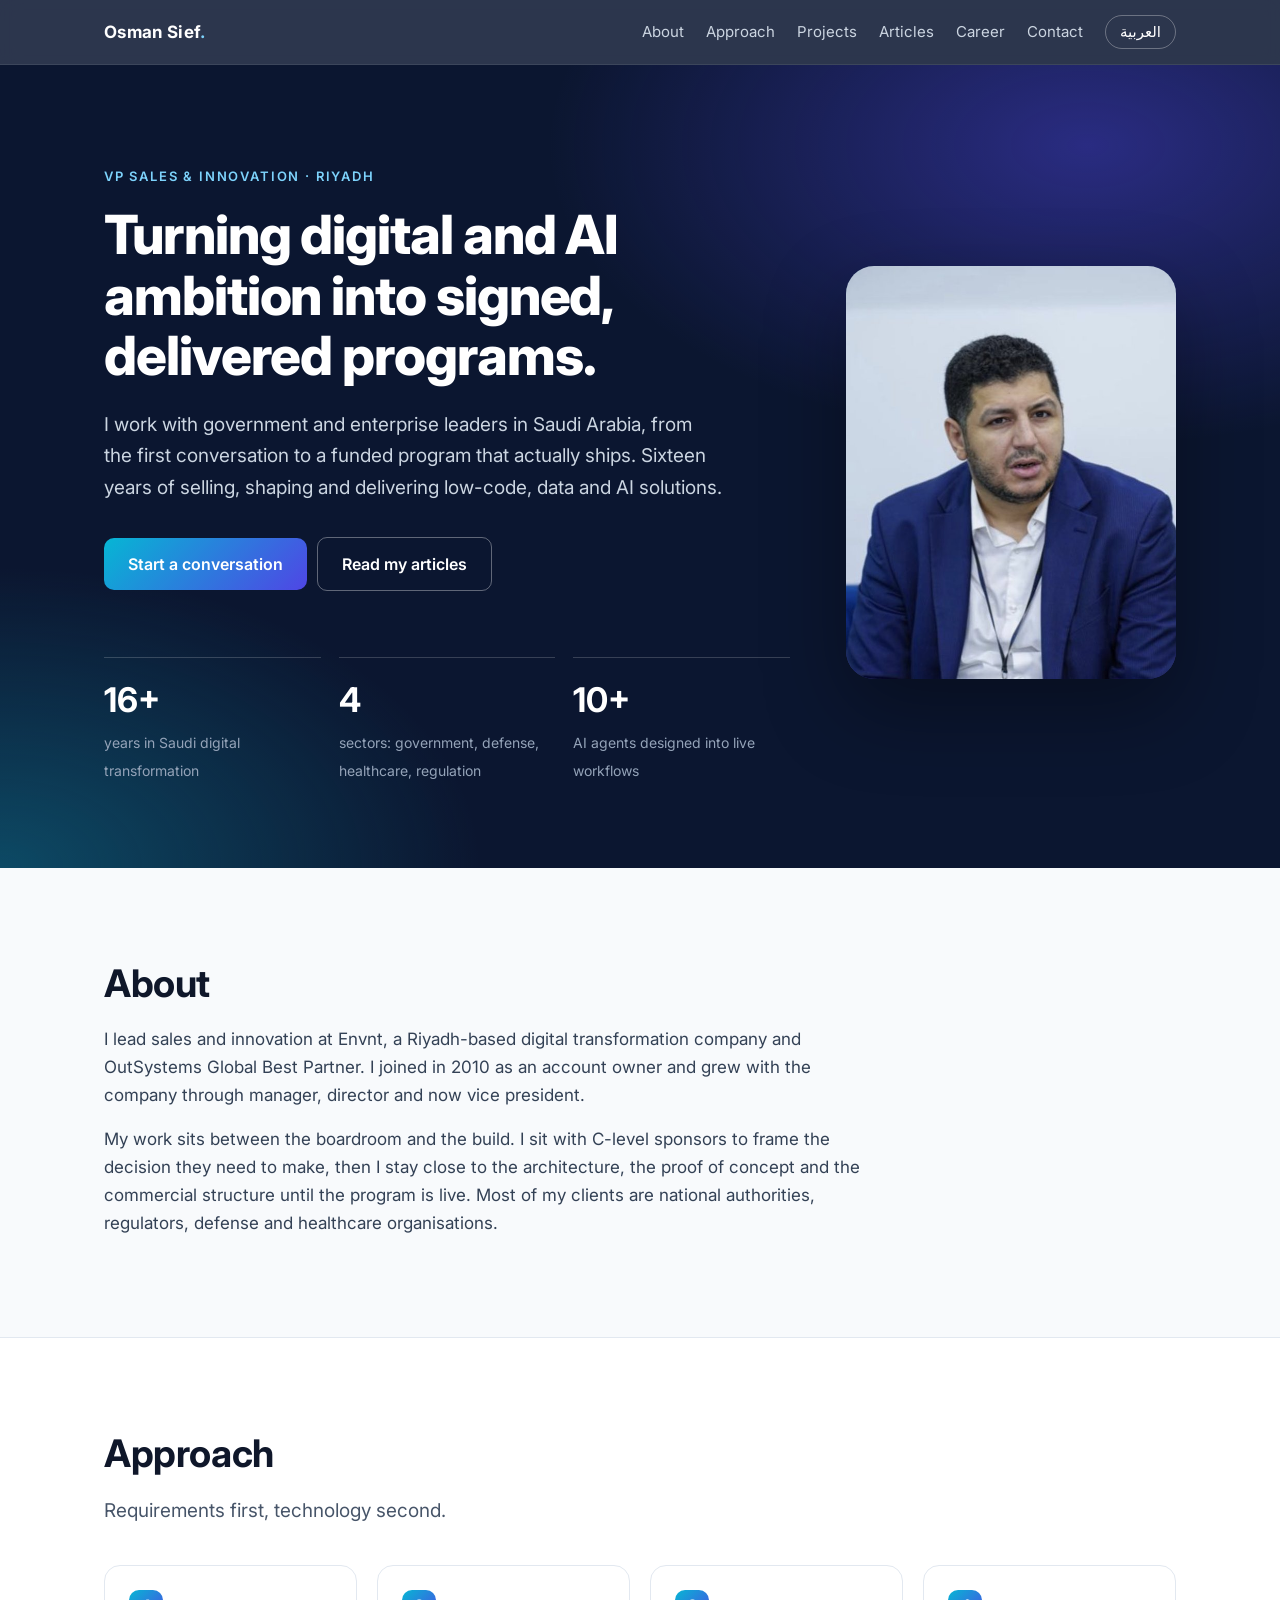
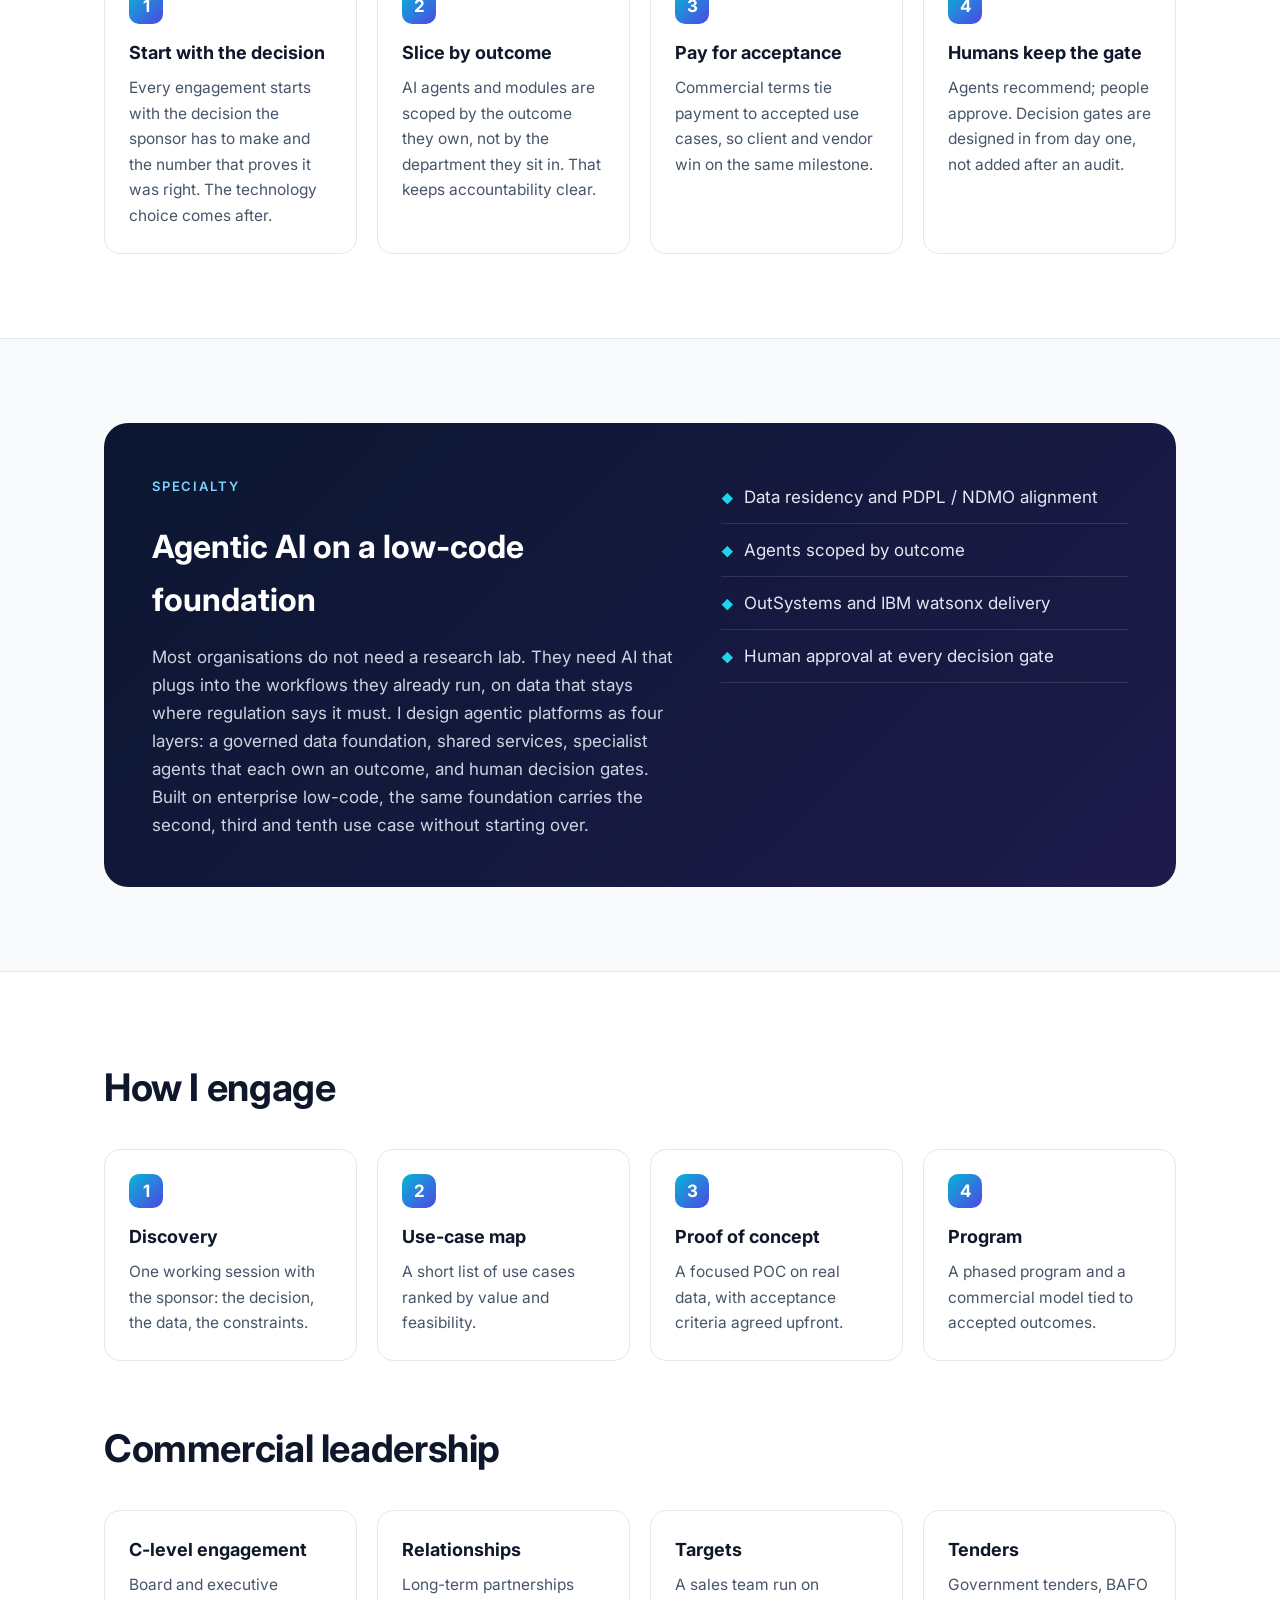
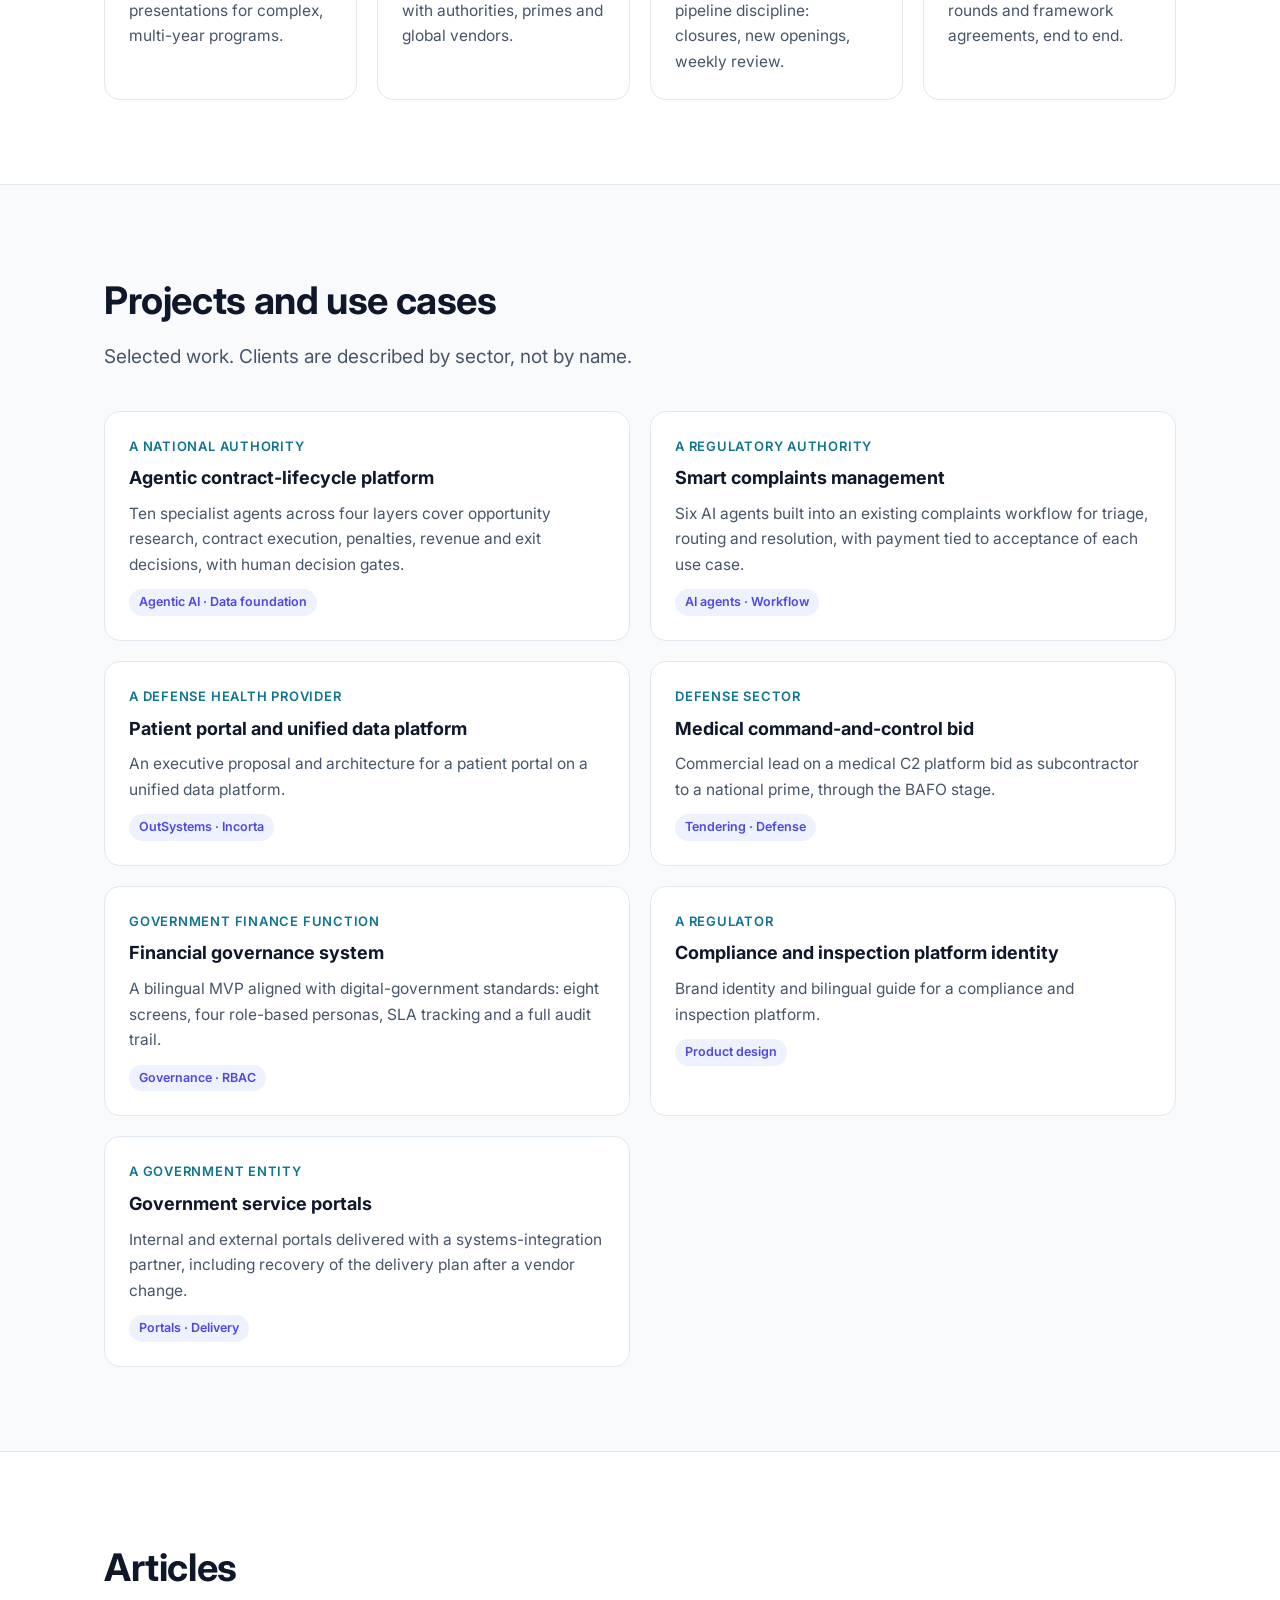
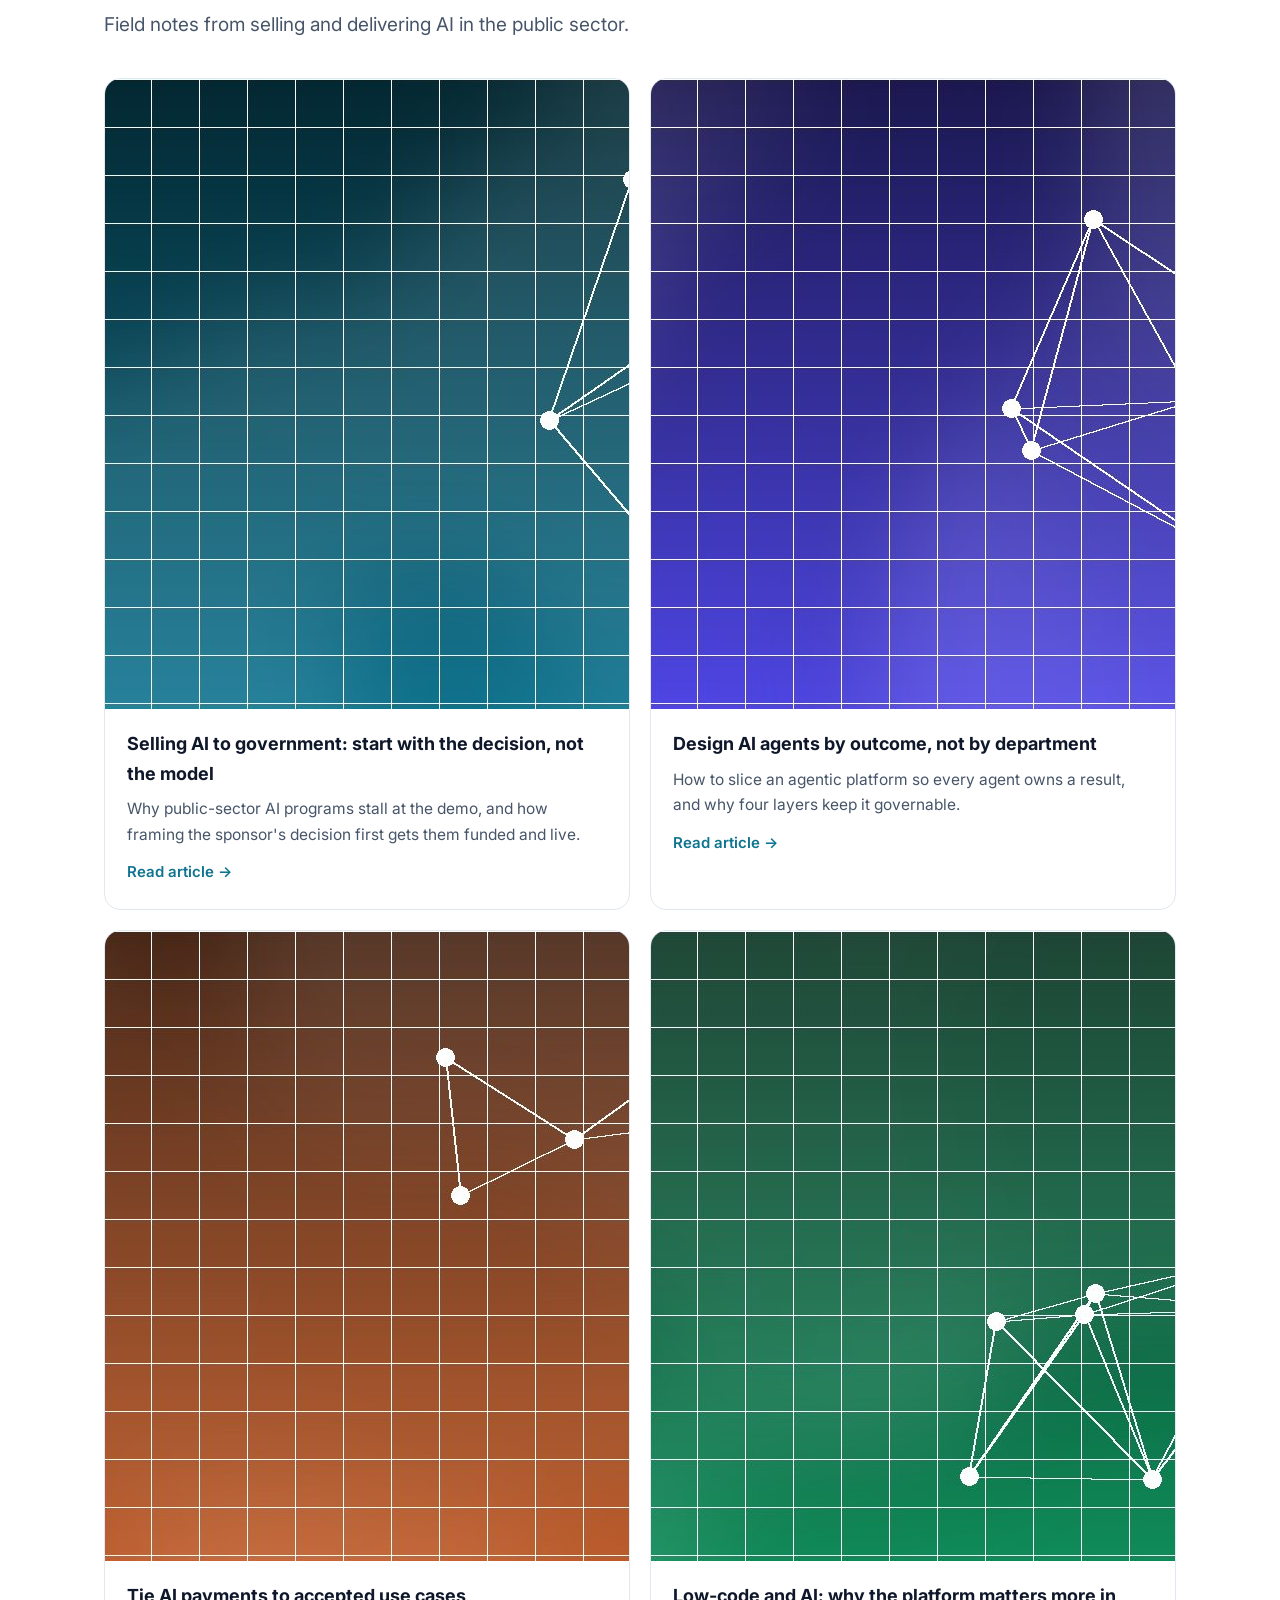
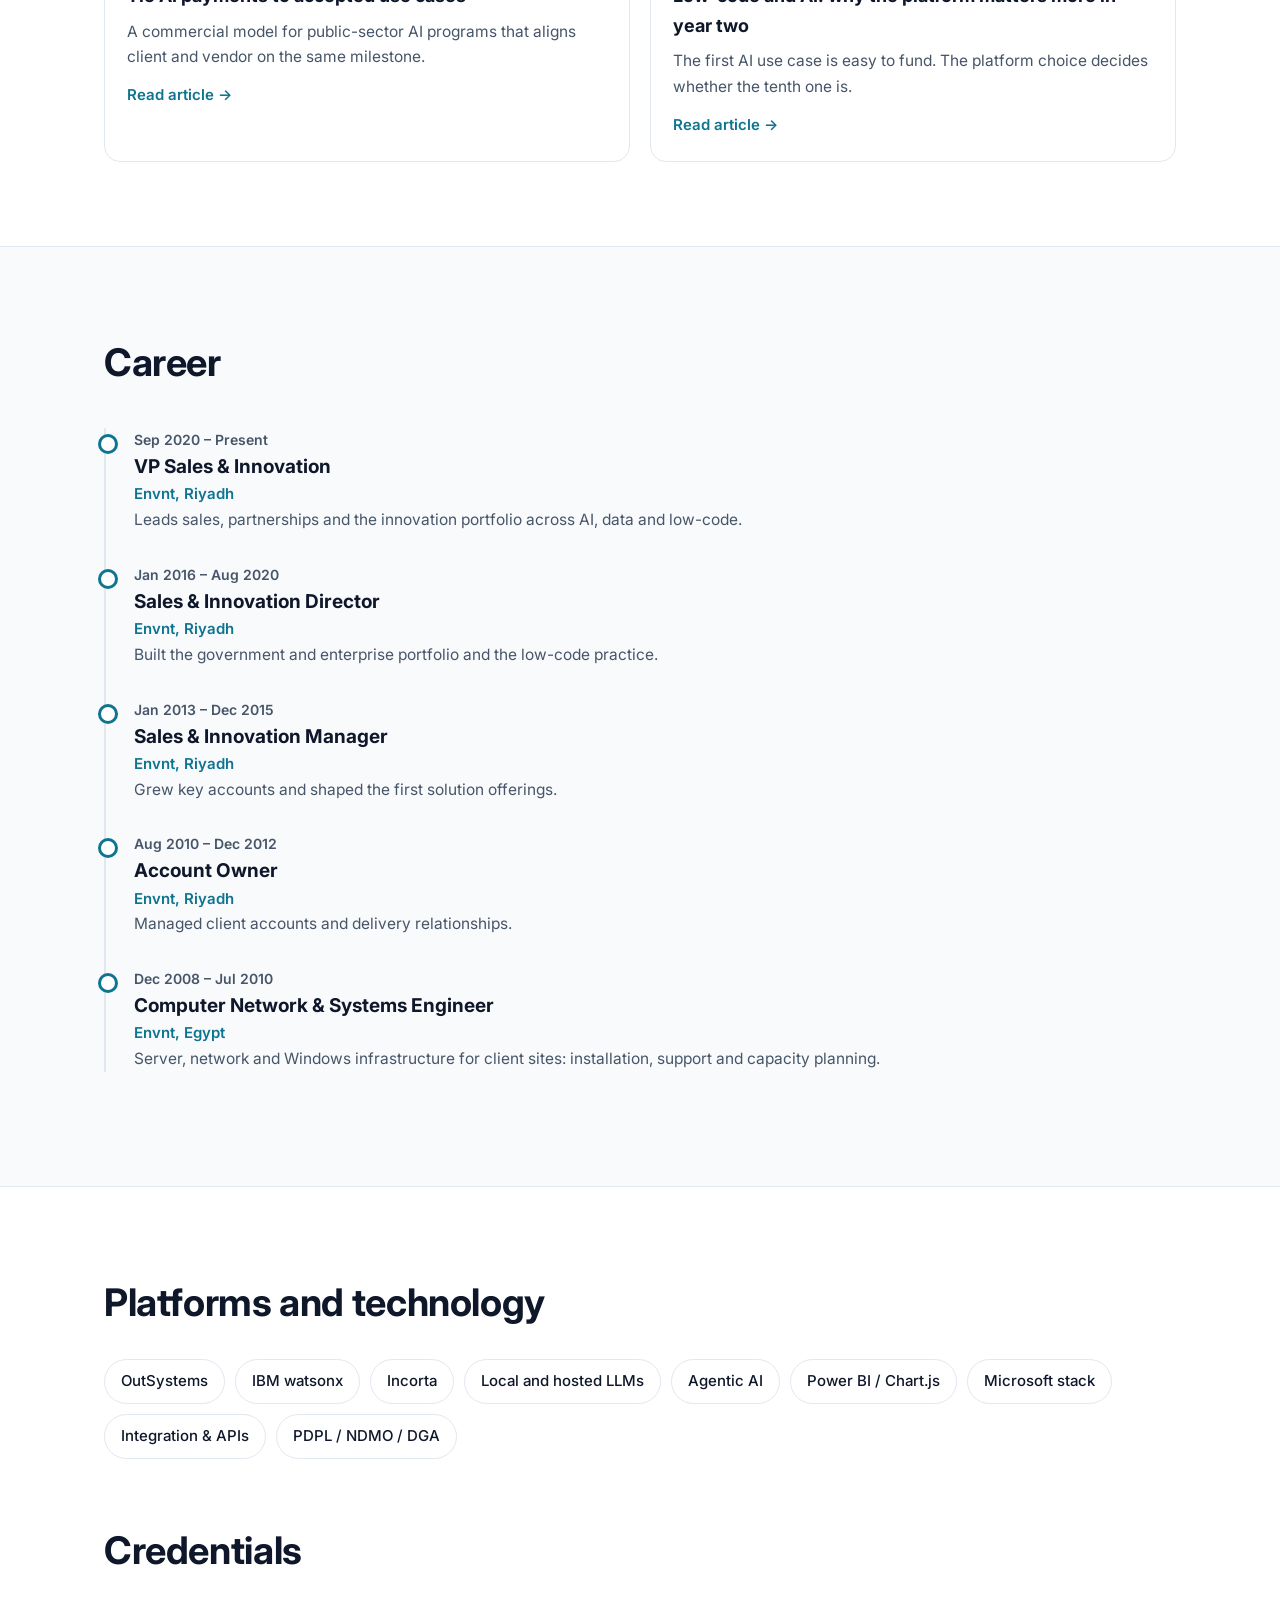
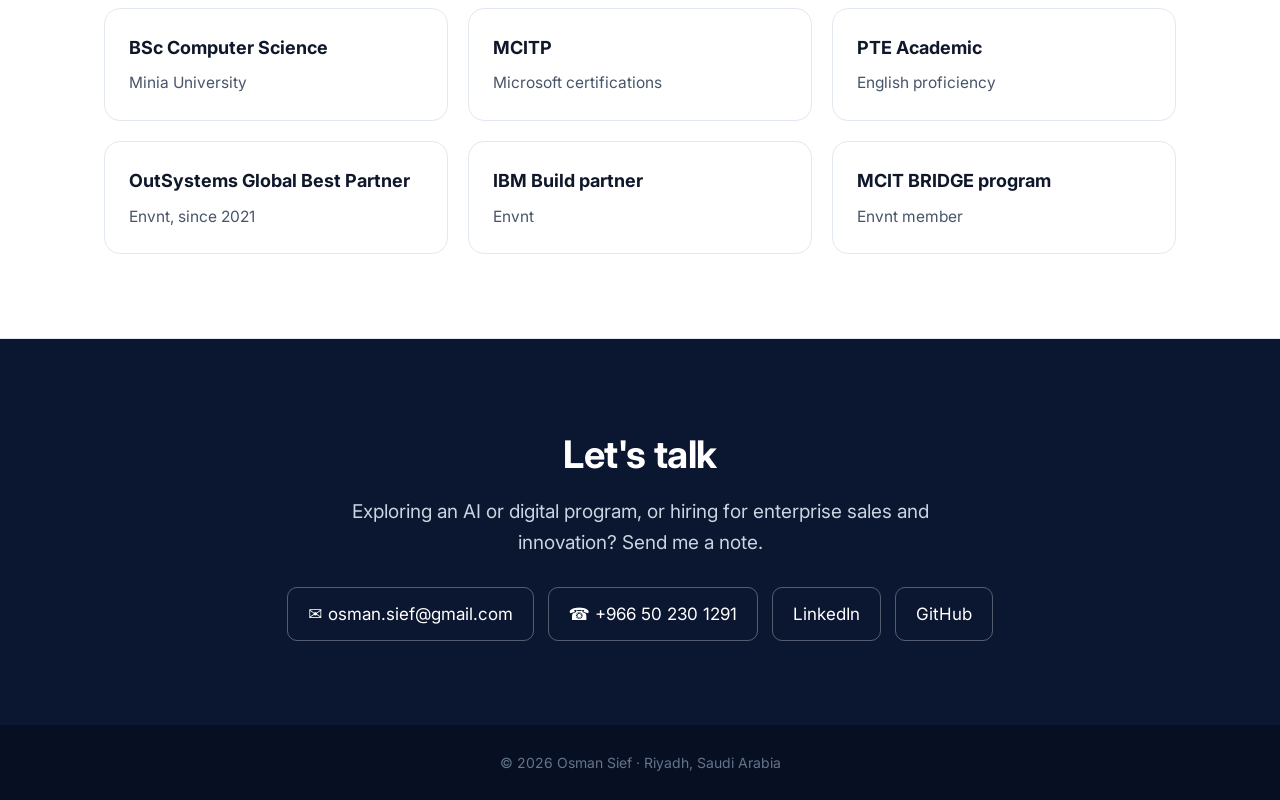
==== index.html @ a71f606d "Add files via upload" ====
<!DOCTYPE html>
<html lang="en" dir="ltr">
<head>
<meta charset="utf-8"><meta name="viewport" content="width=device-width,initial-scale=1">
<title>Osman Sief | VP Sales &amp; Innovation, Enterprise AI and Digital Transformation, Riyadh</title>
<meta name="description" content="Osman Sief helps Saudi government and enterprise leaders turn digital and AI ambitions into signed, delivered programs. 16 years at Envnt, Riyadh.">
<link rel="canonical" href="https://osmansief.github.io/">
<link rel="alternate" hreflang="en" href="https://osmansief.github.io/">
<link rel="alternate" hreflang="ar" href="https://osmansief.github.io/ar.html">
<link rel="alternate" hreflang="x-default" href="https://osmansief.github.io/">
<meta property="og:type" content="website"><meta property="og:title" content="Osman Sief | VP Sales &amp; Innovation, Enterprise AI and Digital Transformation, Riyadh"><meta property="og:description" content="Osman Sief helps Saudi government and enterprise leaders turn digital and AI ambitions into signed, delivered programs. 16 years at Envnt, Riyadh.">
<meta property="og:url" content="https://osmansief.github.io/"><meta property="og:image" content="https://osmansief.github.io/og-home.jpg"><meta property="og:locale" content="en_US">
<meta name="twitter:card" content="summary_large_image"><meta name="twitter:title" content="Osman Sief | VP Sales &amp; Innovation, Enterprise AI and Digital Transformation, Riyadh"><meta name="twitter:description" content="Osman Sief helps Saudi government and enterprise leaders turn digital and AI ambitions into signed, delivered programs. 16 years at Envnt, Riyadh."><meta name="twitter:image" content="https://osmansief.github.io/og-home.jpg">
<link rel="preconnect" href="https://fonts.googleapis.com"><link rel="preconnect" href="https://fonts.gstatic.com" crossorigin><link href="https://fonts.googleapis.com/css2?family=Inter:wght@400;500;600;700;800&family=IBM+Plex+Sans+Arabic:wght@400;500;600;700&display=swap" rel="stylesheet"><link rel="stylesheet" href="style.css">
<script type="application/ld+json">{"@context": "https://schema.org", "@graph": [{"@type": "Person", "@id": "https://osmansief.github.io/#person", "name": "Osman Sief", "alternateName": "عثمان سيف", "jobTitle": "VP Sales & Innovation", "url": "https://osmansief.github.io/", "image": "https://osmansief.github.io/img/photo.jpg", "worksFor": {"@id": "https://osmansief.github.io/#envnt"}, "address": {"@type": "PostalAddress", "addressLocality": "Riyadh", "addressCountry": "SA"}, "alumniOf": {"@type": "CollegeOrUniversity", "name": "Minia University"}, "knowsLanguage": ["en", "ar"], "knowsAbout": ["Enterprise AI", "Agentic AI", "Digital transformation", "Low-code", "OutSystems", "Enterprise sales", "Government technology"], "sameAs": ["https://www.linkedin.com/in/osman-sief-aa2a98130/", "https://github.com/osmansief"]}, {"@type": "Organization", "@id": "https://osmansief.github.io/#envnt", "name": "Envnt", "address": {"@type": "PostalAddress", "addressLocality": "Riyadh", "addressCountry": "SA"}}, {"@type": "WebSite", "url": "https://osmansief.github.io/", "name": "Osman Sief", "inLanguage": ["en", "ar"]}]}</script>
</head>
<body>
<header class="top"><div class="wrap"><a class="brand" href="./">Osman Sief<span>.</span></a>
<nav class="links"><a href="./#about">About</a><a href="./#approach">Approach</a><a href="./#projects">Projects</a><a href="./#articles">Articles</a><a href="./#career">Career</a><a href="./#contact">Contact</a><a class="lang" href="ar.html" hreflang="ar">العربية</a></nav></div></header>
<section class="hero"><div class="wrap"><div>
<span class="eyebrow">VP Sales &amp; Innovation · Riyadh</span><h1>Turning digital and AI ambition into signed, delivered programs.</h1><p class="sub">I work with government and enterprise leaders in Saudi Arabia, from the first conversation to a funded program that actually ships. Sixteen years of selling, shaping and delivering low-code, data and AI solutions.</p>
<a class="btn pri" href="#contact">Start a conversation</a><a class="btn sec" href="#articles">Read my articles</a>
<div class="stats"><div class="stat"><b>16+</b><span>years in Saudi digital transformation</span></div><div class="stat"><b>4</b><span>sectors: government, defense, healthcare, regulation</span></div><div class="stat"><b>10+</b><span>AI agents designed into live workflows</span></div></div></div>
<div class="portrait"><img src="img/photo.jpg" alt="Osman Sief" width="640" height="800"></div>
</div></section>
<section id="about" class="about"><div class="wrap"><h2 class="sec">About</h2><p>I lead sales and innovation at Envnt, a Riyadh-based digital transformation company and OutSystems Global Best Partner. I joined in 2010 as an account owner and grew with the company through manager, director and now vice president.</p><p>My work sits between the boardroom and the build. I sit with C-level sponsors to frame the decision they need to make, then I stay close to the architecture, the proof of concept and the commercial structure until the program is live. Most of my clients are national authorities, regulators, defense and healthcare organisations.</p></div></section>
<section id="approach" class="alt"><div class="wrap"><h2 class="sec">Approach</h2><p class="lead">Requirements first, technology second.</p><div class="grid g4"><div class="card"><div class="num">1</div><h3>Start with the decision</h3><p>Every engagement starts with the decision the sponsor has to make and the number that proves it was right. The technology choice comes after.</p></div><div class="card"><div class="num">2</div><h3>Slice by outcome</h3><p>AI agents and modules are scoped by the outcome they own, not by the department they sit in. That keeps accountability clear.</p></div><div class="card"><div class="num">3</div><h3>Pay for acceptance</h3><p>Commercial terms tie payment to accepted use cases, so client and vendor win on the same milestone.</p></div><div class="card"><div class="num">4</div><h3>Humans keep the gate</h3><p>Agents recommend; people approve. Decision gates are designed in from day one, not added after an audit.</p></div></div></div></section>
<section><div class="wrap"><div class="spec"><div><span class="eyebrow">Specialty</span><h2>Agentic AI on a low-code foundation</h2><p>Most organisations do not need a research lab. They need AI that plugs into the workflows they already run, on data that stays where regulation says it must. I design agentic platforms as four layers: a governed data foundation, shared services, specialist agents that each own an outcome, and human decision gates. Built on enterprise low-code, the same foundation carries the second, third and tenth use case without starting over.</p></div><ul><li>Data residency and PDPL / NDMO alignment</li><li>Agents scoped by outcome</li><li>OutSystems and IBM watsonx delivery</li><li>Human approval at every decision gate</li></ul></div></div></section>
<section class="alt"><div class="wrap"><h2 class="sec">How I engage</h2><div class="grid g4" style="margin:30px 0 56px"><div class="card"><div class="num">1</div><h3>Discovery</h3><p>One working session with the sponsor: the decision, the data, the constraints.</p></div><div class="card"><div class="num">2</div><h3>Use-case map</h3><p>A short list of use cases ranked by value and feasibility.</p></div><div class="card"><div class="num">3</div><h3>Proof of concept</h3><p>A focused POC on real data, with acceptance criteria agreed upfront.</p></div><div class="card"><div class="num">4</div><h3>Program</h3><p>A phased program and a commercial model tied to accepted outcomes.</p></div></div><h2 class="sec">Commercial leadership</h2><div class="grid g4" style="margin-top:30px"><div class="card"><h3>C-level engagement</h3><p>Board and executive presentations for complex, multi-year programs.</p></div><div class="card"><h3>Relationships</h3><p>Long-term partnerships with authorities, primes and global vendors.</p></div><div class="card"><h3>Targets</h3><p>A sales team run on pipeline discipline: closures, new openings, weekly review.</p></div><div class="card"><h3>Tenders</h3><p>Government tenders, BAFO rounds and framework agreements, end to end.</p></div></div></div></section>
<section id="projects"><div class="wrap"><h2 class="sec">Projects and use cases</h2><p class="lead">Selected work. Clients are described by sector, not by name.</p><div class="grid g2"><div class="card"><div class="sector">A national authority</div><h3>Agentic contract-lifecycle platform</h3><p>Ten specialist agents across four layers cover opportunity research, contract execution, penalties, revenue and exit decisions, with human decision gates.</p><span class="tag">Agentic AI · Data foundation</span></div><div class="card"><div class="sector">A regulatory authority</div><h3>Smart complaints management</h3><p>Six AI agents built into an existing complaints workflow for triage, routing and resolution, with payment tied to acceptance of each use case.</p><span class="tag">AI agents · Workflow</span></div><div class="card"><div class="sector">A defense health provider</div><h3>Patient portal and unified data platform</h3><p>An executive proposal and architecture for a patient portal on a unified data platform.</p><span class="tag">OutSystems · Incorta</span></div><div class="card"><div class="sector">Defense sector</div><h3>Medical command-and-control bid</h3><p>Commercial lead on a medical C2 platform bid as subcontractor to a national prime, through the BAFO stage.</p><span class="tag">Tendering · Defense</span></div><div class="card"><div class="sector">Government finance function</div><h3>Financial governance system</h3><p>A bilingual MVP aligned with digital-government standards: eight screens, four role-based personas, SLA tracking and a full audit trail.</p><span class="tag">Governance · RBAC</span></div><div class="card"><div class="sector">A regulator</div><h3>Compliance and inspection platform identity</h3><p>Brand identity and bilingual guide for a compliance and inspection platform.</p><span class="tag">Product design</span></div><div class="card"><div class="sector">A government entity</div><h3>Government service portals</h3><p>Internal and external portals delivered with a systems-integration partner, including recovery of the delivery plan after a vendor change.</p><span class="tag">Portals · Delivery</span></div></div></div></section>
<section id="articles" class="alt"><div class="wrap"><h2 class="sec">Articles</h2><p class="lead">Field notes from selling and delivering AI in the public sector.</p><div class="grid g2"><div class="card art"><a href="start-with-the-decision.html"><img src="img/cover-start-with-the-decision.jpg" alt="" loading="lazy" width="1200" height="630"></a><div class="b"><h3><a href="start-with-the-decision.html" style="color:inherit">Selling AI to government: start with the decision, not the model</a></h3><p>Why public-sector AI programs stall at the demo, and how framing the sponsor&#x27;s decision first gets them funded and live.</p><p style="margin-top:12px"><a class="more" href="start-with-the-decision.html">Read article →</a></p></div></div><div class="card art"><a href="agents-by-outcome.html"><img src="img/cover-agents-by-outcome.jpg" alt="" loading="lazy" width="1200" height="630"></a><div class="b"><h3><a href="agents-by-outcome.html" style="color:inherit">Design AI agents by outcome, not by department</a></h3><p>How to slice an agentic platform so every agent owns a result, and why four layers keep it governable.</p><p style="margin-top:12px"><a class="more" href="agents-by-outcome.html">Read article →</a></p></div></div><div class="card art"><a href="pay-for-accepted-use-cases.html"><img src="img/cover-pay-for-accepted-use-cases.jpg" alt="" loading="lazy" width="1200" height="630"></a><div class="b"><h3><a href="pay-for-accepted-use-cases.html" style="color:inherit">Tie AI payments to accepted use cases</a></h3><p>A commercial model for public-sector AI programs that aligns client and vendor on the same milestone.</p><p style="margin-top:12px"><a class="more" href="pay-for-accepted-use-cases.html">Read article →</a></p></div></div><div class="card art"><a href="low-code-year-two.html"><img src="img/cover-low-code-year-two.jpg" alt="" loading="lazy" width="1200" height="630"></a><div class="b"><h3><a href="low-code-year-two.html" style="color:inherit">Low-code and AI: why the platform matters more in year two</a></h3><p>The first AI use case is easy to fund. The platform choice decides whether the tenth one is.</p><p style="margin-top:12px"><a class="more" href="low-code-year-two.html">Read article →</a></p></div></div></div></div></section>
<section id="career"><div class="wrap"><h2 class="sec">Career</h2><div class="tl" style="margin-top:34px"><div class="it"><div class="when">Sep 2020 – Present</div><h3>VP Sales &amp; Innovation</h3><div class="org">Envnt, Riyadh</div><p>Leads sales, partnerships and the innovation portfolio across AI, data and low-code.</p></div><div class="it"><div class="when">Jan 2016 – Aug 2020</div><h3>Sales &amp; Innovation Director</h3><div class="org">Envnt, Riyadh</div><p>Built the government and enterprise portfolio and the low-code practice.</p></div><div class="it"><div class="when">Jan 2013 – Dec 2015</div><h3>Sales &amp; Innovation Manager</h3><div class="org">Envnt, Riyadh</div><p>Grew key accounts and shaped the first solution offerings.</p></div><div class="it"><div class="when">Aug 2010 – Dec 2012</div><h3>Account Owner</h3><div class="org">Envnt, Riyadh</div><p>Managed client accounts and delivery relationships.</p></div><div class="it"><div class="when">Dec 2008 – Jul 2010</div><h3>Computer Network &amp; Systems Engineer</h3><div class="org">Envnt, Egypt</div><p>Server, network and Windows infrastructure for client sites: installation, support and capacity planning.</p></div></div></div></section>
<section class="alt"><div class="wrap"><h2 class="sec">Platforms and technology</h2><div class="chips" style="margin:26px 0 60px"><span class="chip">OutSystems</span><span class="chip">IBM watsonx</span><span class="chip">Incorta</span><span class="chip">Local and hosted LLMs</span><span class="chip">Agentic AI</span><span class="chip">Power BI / Chart.js</span><span class="chip">Microsoft stack</span><span class="chip">Integration &amp; APIs</span><span class="chip">PDPL / NDMO / DGA</span></div><h2 class="sec">Credentials</h2><div class="grid g3" style="margin-top:26px"><div class="card"><h3>BSc Computer Science</h3><p>Minia University</p></div><div class="card"><h3>MCITP</h3><p>Microsoft certifications</p></div><div class="card"><h3>PTE Academic</h3><p>English proficiency</p></div><div class="card"><h3>OutSystems Global Best Partner</h3><p>Envnt, since 2021</p></div><div class="card"><h3>IBM Build partner</h3><p>Envnt</p></div><div class="card"><h3>MCIT BRIDGE program</h3><p>Envnt member</p></div></div></div></section>
<section id="contact" class="contact"><div class="wrap"><h2 class="sec">Let&#x27;s talk</h2><p>Exploring an AI or digital program, or hiring for enterprise sales and innovation? Send me a note.</p><div class="clist"><a href="mailto:osman.sief@gmail.com">✉ osman.sief@gmail.com</a><a href="tel:+966502301291" dir="ltr">☎ +966 50 230 1291</a><a href="https://www.linkedin.com/in/osman-sief-aa2a98130/" rel="me">LinkedIn</a><a href="https://github.com/osmansief" rel="me">GitHub</a></div></div></section>
<footer>© 2026 Osman Sief · Riyadh, Saudi Arabia</footer></body></html>
---- style.css ----
:root{--navy:#0b1630;--ink:#0f172a;--mut:#475569;--line:#e2e8f0;--bg:#f8fafc;--acc:#0e7490;--acc2:#4f46e5;--card:#fff}
*{box-sizing:border-box;margin:0;padding:0}html{scroll-behavior:smooth}
body{font-family:Inter,system-ui,sans-serif;color:var(--ink);background:var(--bg);line-height:1.65;font-size:17px}
[dir=rtl] body,body[dir=rtl]{font-family:"IBM Plex Sans Arabic",Tahoma,sans-serif;line-height:1.85}
a{color:var(--acc);text-decoration:none}a:hover{text-decoration:underline}
.wrap{max-width:1120px;margin:0 auto;padding:0 24px}
header.top{position:sticky;top:0;z-index:20;background:rgba(11,22,48,.86);backdrop-filter:blur(10px);border-bottom:1px solid rgba(255,255,255,.08)}
header.top .wrap{display:flex;align-items:center;justify-content:space-between;height:64px}
.brand{color:#fff;font-weight:700;letter-spacing:.02em}.brand span{color:#7dd3fc}
nav.links{display:flex;gap:22px;align-items:center}nav.links a{color:#cbd5e1;font-size:15px}nav.links a:hover{color:#fff;text-decoration:none}
.lang{border:1px solid rgba(255,255,255,.3);border-radius:999px;padding:4px 14px;color:#fff!important}
.hero{background:radial-gradient(900px 500px at 85% 10%,rgba(79,70,229,.45),transparent 60%),radial-gradient(800px 500px at 0% 100%,rgba(14,116,144,.55),transparent 60%),var(--navy);color:#fff;padding:96px 0 84px}
.hero .wrap{display:grid;grid-template-columns:1.35fr .65fr;gap:56px;align-items:center}
.eyebrow{display:inline-block;font-size:13px;letter-spacing:.14em;text-transform:uppercase;color:#7dd3fc;font-weight:600;margin-bottom:18px}
[dir=rtl] .eyebrow{letter-spacing:0}
.hero h1{font-size:clamp(34px,4.6vw,54px);line-height:1.12;font-weight:800;letter-spacing:-.02em;margin-bottom:22px}
[dir=rtl] .hero h1{letter-spacing:0;line-height:1.35}
.hero p.sub{color:#cbd5e1;font-size:19px;max-width:620px;margin-bottom:34px}
.btn{display:inline-block;padding:13px 24px;border-radius:10px;font-weight:600;font-size:16px;margin:0 10px 10px 0}
[dir=rtl] .btn{margin:0 0 10px 10px}
.btn.pri{background:linear-gradient(135deg,#06b6d4,#4f46e5);color:#fff}.btn.sec{border:1px solid rgba(255,255,255,.35);color:#fff}.btn:hover{text-decoration:none;opacity:.92}
.portrait{aspect-ratio:4/5;border-radius:28px;background:linear-gradient(160deg,#1e3a5f,#312e81);display:flex;align-items:center;justify-content:center;font-size:96px;font-weight:800;color:rgba(255,255,255,.9);box-shadow:0 30px 80px rgba(0,0,0,.35);overflow:hidden;position:relative}
.portrait img{width:100%;height:100%;object-fit:cover}
.stats{display:grid;grid-template-columns:repeat(3,1fr);gap:18px;margin-top:56px}
.stat{border-top:1px solid rgba(255,255,255,.18);padding-top:14px}.stat b{font-size:34px;display:block;color:#fff}.stat span{color:#94a3b8;font-size:14px}
section{padding:84px 0}section.alt{background:#fff;border-top:1px solid var(--line);border-bottom:1px solid var(--line)}
h2.sec{font-size:clamp(28px,3vw,38px);letter-spacing:-.01em;margin-bottom:10px}.lead{color:var(--mut);font-size:19px;margin-bottom:38px;max-width:720px}
.about p{max-width:780px;margin-bottom:16px;color:#334155}
.grid{display:grid;gap:20px}.g2{grid-template-columns:repeat(2,1fr)}.g3{grid-template-columns:repeat(3,1fr)}.g4{grid-template-columns:repeat(4,1fr)}
.card{background:var(--card);border:1px solid var(--line);border-radius:16px;padding:24px;transition:.2s}.card:hover{box-shadow:0 12px 30px rgba(15,23,42,.08);transform:translateY(-2px)}
.card h3{font-size:18px;margin-bottom:8px}.card p{color:var(--mut);font-size:15.5px}
.num{width:34px;height:34px;border-radius:10px;background:linear-gradient(135deg,#06b6d4,#4f46e5);color:#fff;display:flex;align-items:center;justify-content:center;font-weight:700;margin-bottom:14px}
.spec{background:linear-gradient(135deg,#0b1630,#1e1b4b);color:#fff;border-radius:24px;padding:48px;display:grid;grid-template-columns:1.3fr 1fr;gap:40px}
.spec h2{font-size:32px;margin:6px 0 16px}.spec p{color:#cbd5e1}.spec ul{list-style:none}.spec li{padding:12px 0;border-bottom:1px solid rgba(255,255,255,.12);color:#e2e8f0}.spec li:before{content:"◆";color:#22d3ee;margin-inline-end:10px;font-size:12px}
.tag{display:inline-block;font-size:12.5px;font-weight:600;color:var(--acc2);background:#eef2ff;border-radius:999px;padding:3px 10px;margin-top:12px}
.sector{font-size:13px;color:var(--acc);font-weight:600;text-transform:uppercase;letter-spacing:.06em;margin-bottom:6px}[dir=rtl] .sector{letter-spacing:0}
.art{padding:0;overflow:hidden;display:flex;flex-direction:column}.art img{width:100%;aspect-ratio:1200/630;object-fit:cover;display:block}.art .b{padding:20px 22px 24px}.art a.more{font-weight:600;font-size:15px}
.tl{position:relative;padding-inline-start:28px;border-inline-start:2px solid var(--line)}
.tl .it{position:relative;margin-bottom:30px}.tl .it:before{content:"";position:absolute;inset-inline-start:-36px;top:6px;width:14px;height:14px;border-radius:50%;background:#fff;border:3px solid var(--acc)}
.tl .when{font-size:14px;color:var(--mut);font-weight:600}.tl h3{font-size:19px}.tl .org{color:var(--acc);font-weight:600;font-size:15px}.tl p{color:var(--mut);font-size:15.5px}
.chips{display:flex;flex-wrap:wrap;gap:10px}.chip{background:#fff;border:1px solid var(--line);border-radius:999px;padding:9px 16px;font-size:15px;font-weight:500}
.contact{background:var(--navy);color:#fff;text-align:center}.contact p{color:#cbd5e1;max-width:620px;margin:0 auto 28px;font-size:19px}
.clist{display:flex;gap:14px;justify-content:center;flex-wrap:wrap}.clist a{color:#fff;border:1px solid rgba(255,255,255,.3);border-radius:10px;padding:12px 20px}
footer{background:#070f22;color:#64748b;text-align:center;padding:26px 0;font-size:14px}
/* article */
.ahero{background:var(--navy);color:#fff;padding:64px 0 0}.ahero h1{font-size:clamp(30px,4vw,46px);line-height:1.18;max-width:860px;margin:10px 0 14px}.ahero p{color:#cbd5e1;max-width:760px;font-size:19px}
.ahero .meta{color:#94a3b8;font-size:14px;margin-top:16px}.ahero img{width:100%;border-radius:18px 18px 0 0;margin-top:40px;display:block}
article.body{max-width:760px;margin:0 auto;padding:56px 24px 40px}article.body h2{font-size:26px;margin:40px 0 12px}article.body p{margin-bottom:18px;color:#1e293b}
.dia{margin:32px 0;padding:24px;border:1px solid var(--line);border-radius:16px;background:#fff}
.flow{display:flex;align-items:stretch;gap:0;flex-wrap:wrap}.flow .s{flex:1 1 0;min-width:110px;background:linear-gradient(135deg,#ecfeff,#eef2ff);border:1px solid #c7d2fe;border-radius:12px;padding:14px 10px;text-align:center;font-weight:600;font-size:14.5px;display:flex;align-items:center;justify-content:center}
.flow .ar{display:flex;align-items:center;padding:0 6px;color:var(--acc2);font-weight:700}
.layers .l{border-radius:12px;padding:14px 18px;margin-bottom:8px;color:#fff;font-weight:600;text-align:center}
.cmp{display:grid;grid-template-columns:1fr 1fr;gap:16px}.cmp .c{border-radius:12px;padding:18px}.cmp .c h4{margin-bottom:10px}.cmp ul{padding-inline-start:20px}.cmp li{margin-bottom:6px;font-size:15px}
.cmp .bad{background:#fff7ed;border:1px solid #fed7aa}.cmp .good{background:#ecfdf5;border:1px solid #a7f3d0}
.dcap{font-size:13px;color:var(--mut);margin-top:12px;text-align:center}
.back{display:inline-block;margin:10px 0 50px;font-weight:600}
@media(max-width:900px){.hero .wrap,.spec{grid-template-columns:1fr}.portrait{max-width:300px}.g3,.g4{grid-template-columns:1fr 1fr}nav.links a:not(.lang){display:none}}
@media(max-width:600px){.g2,.g3,.g4,.cmp{grid-template-columns:1fr}.stats{grid-template-columns:1fr}.hero{padding:64px 0}section{padding:60px 0}.spec{padding:28px}.flow{flex-direction:column}.flow .ar{justify-content:center;transform:rotate(90deg)}}
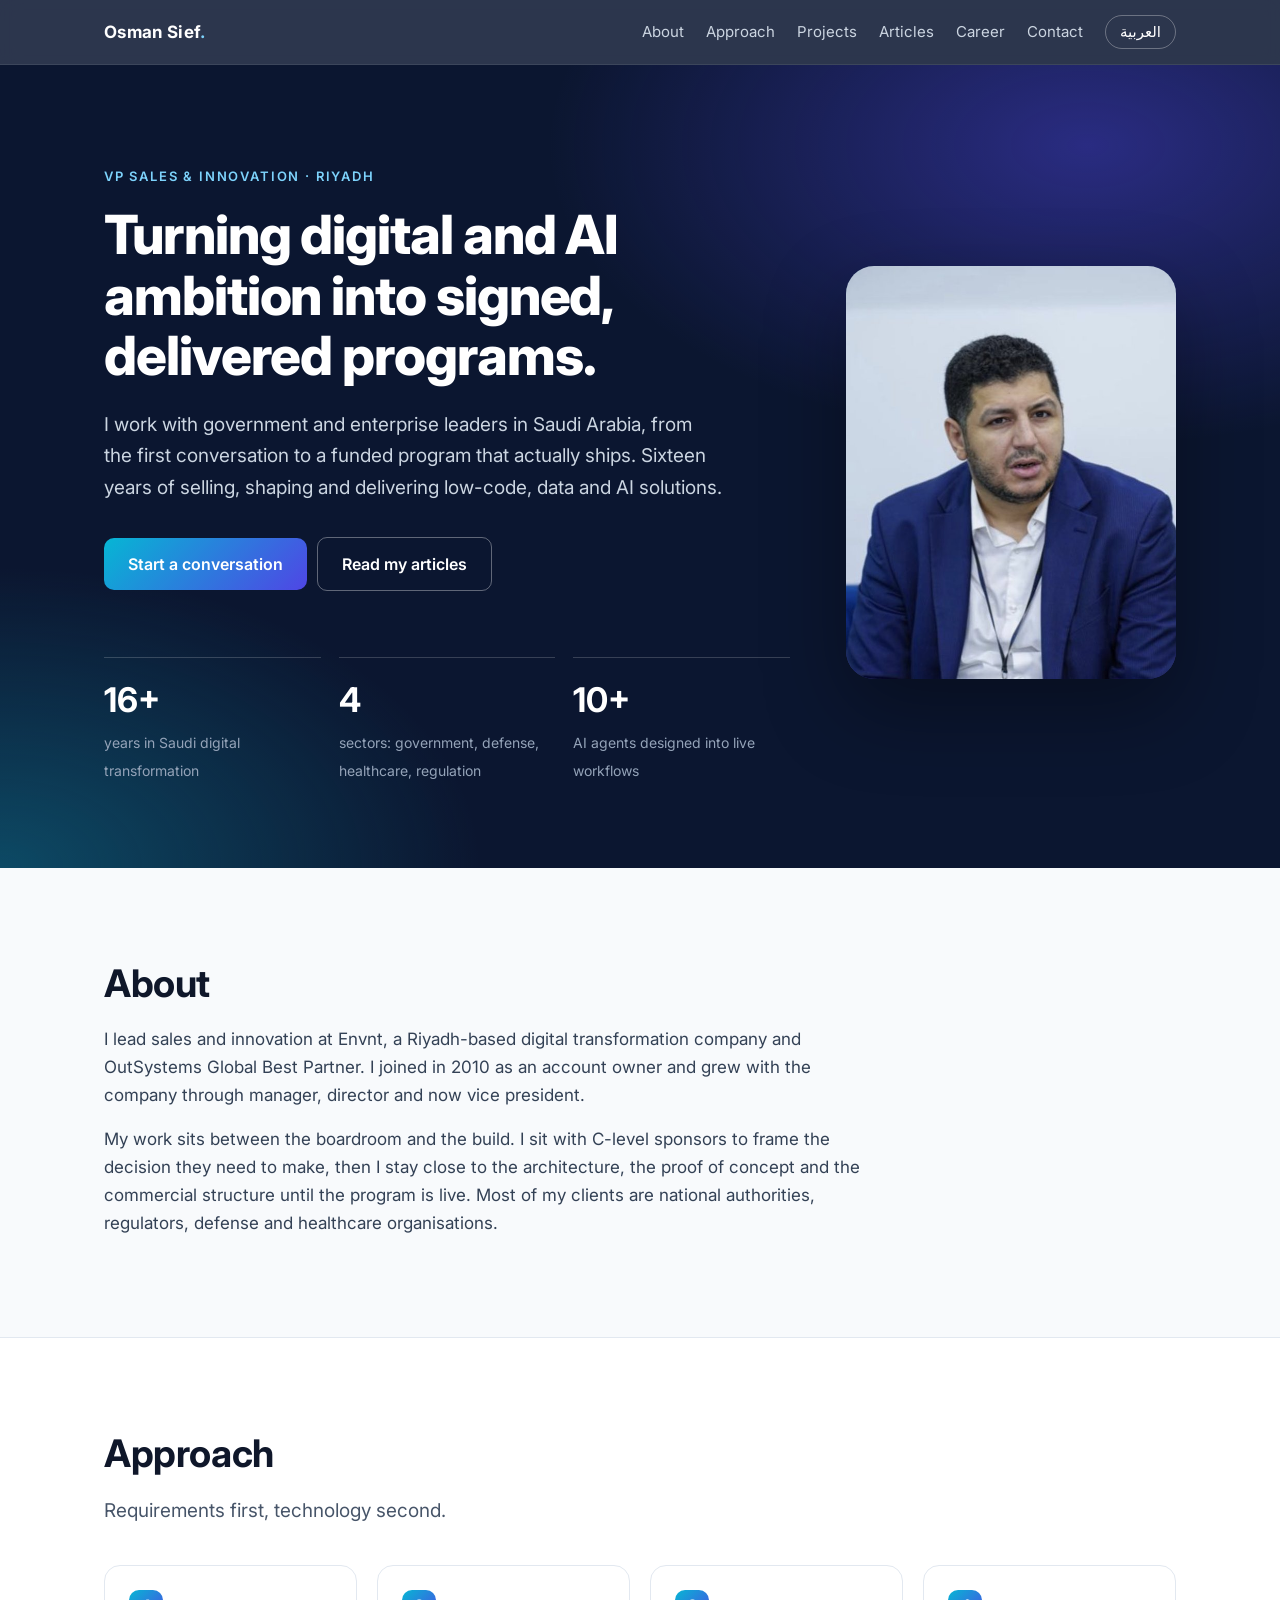
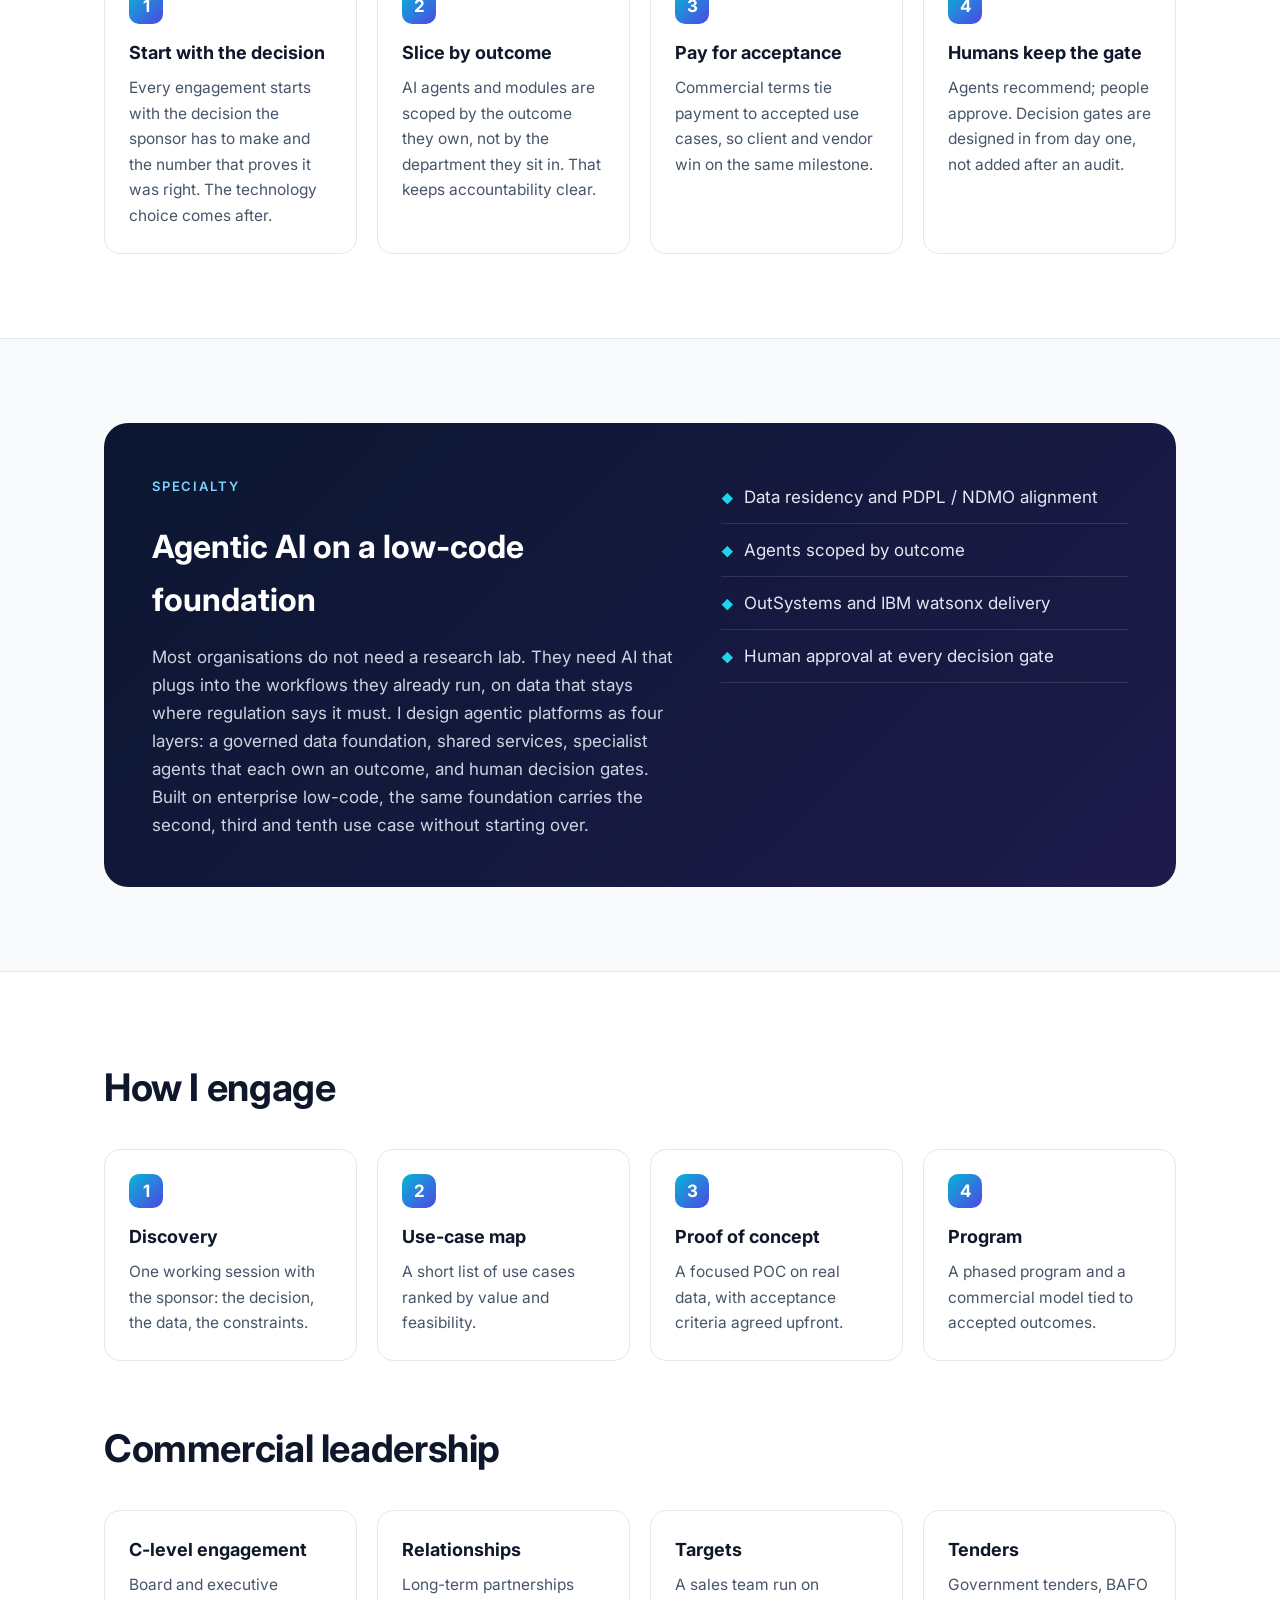
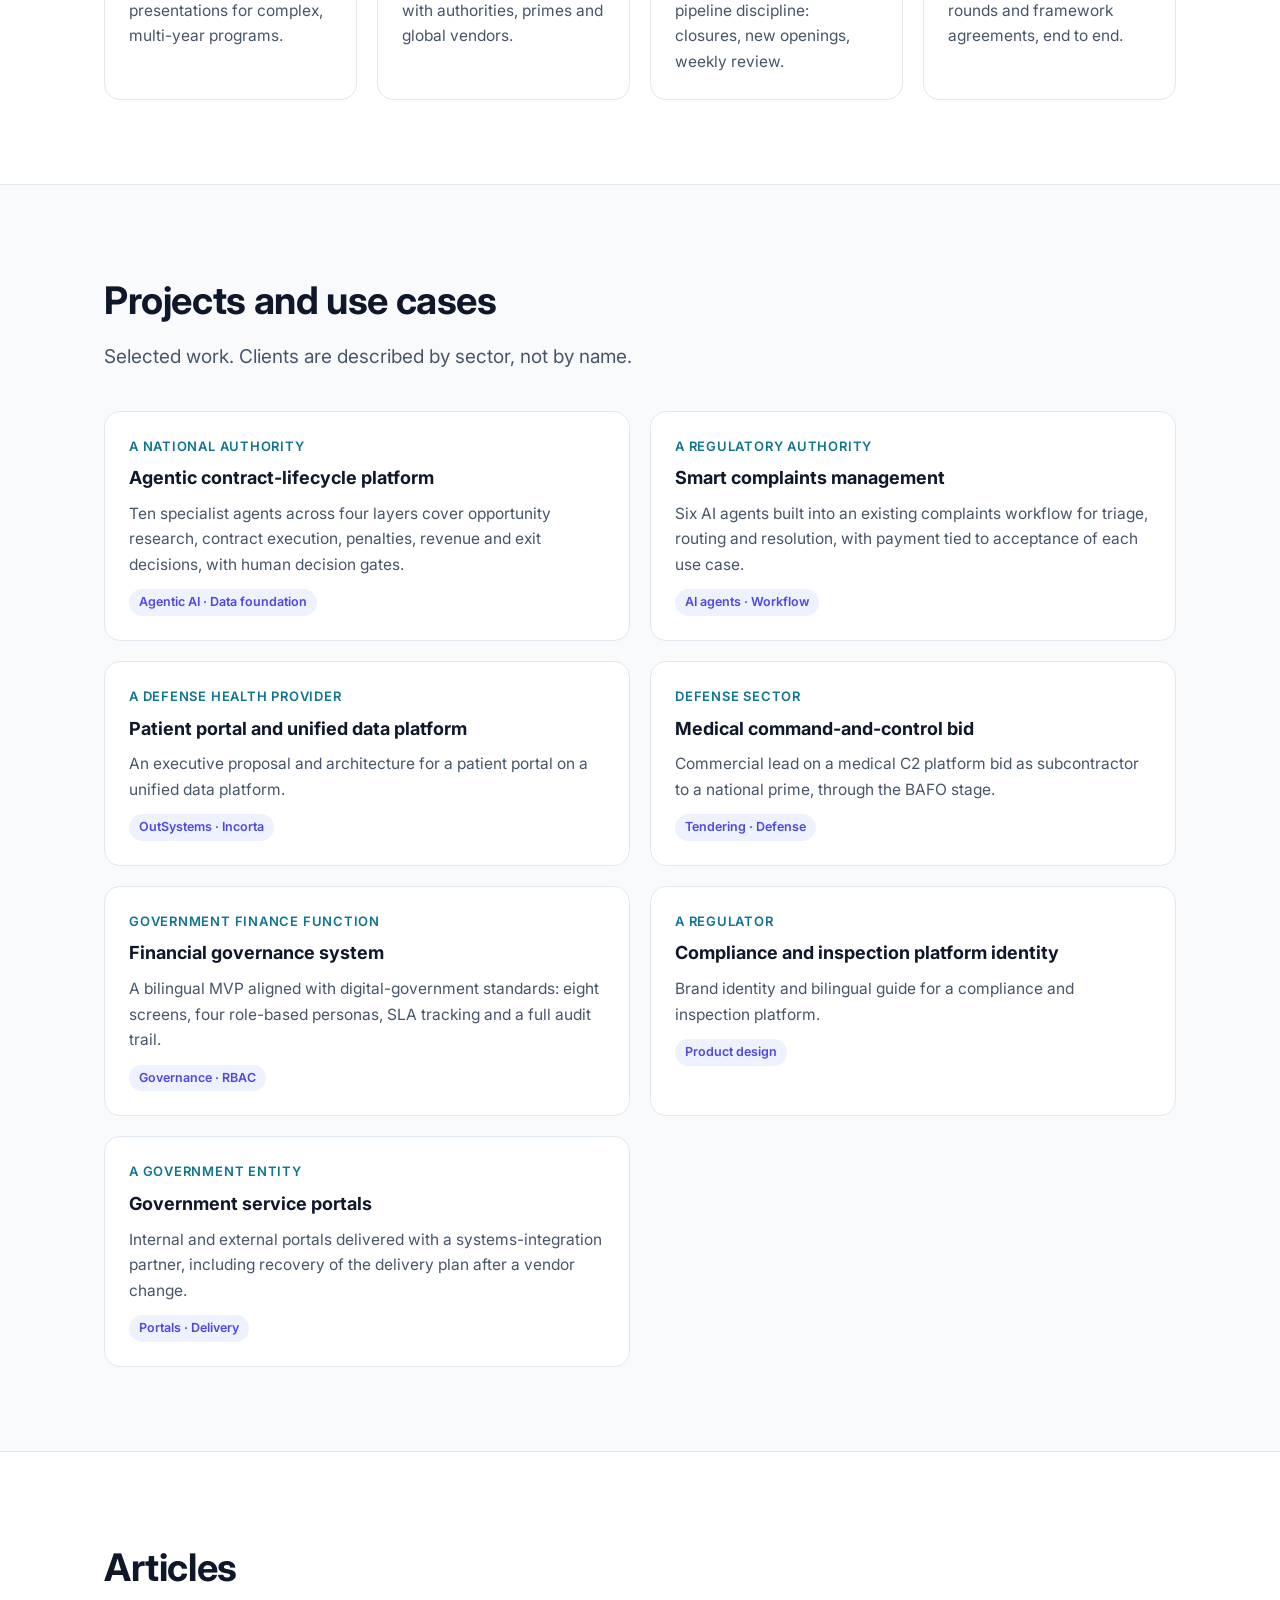
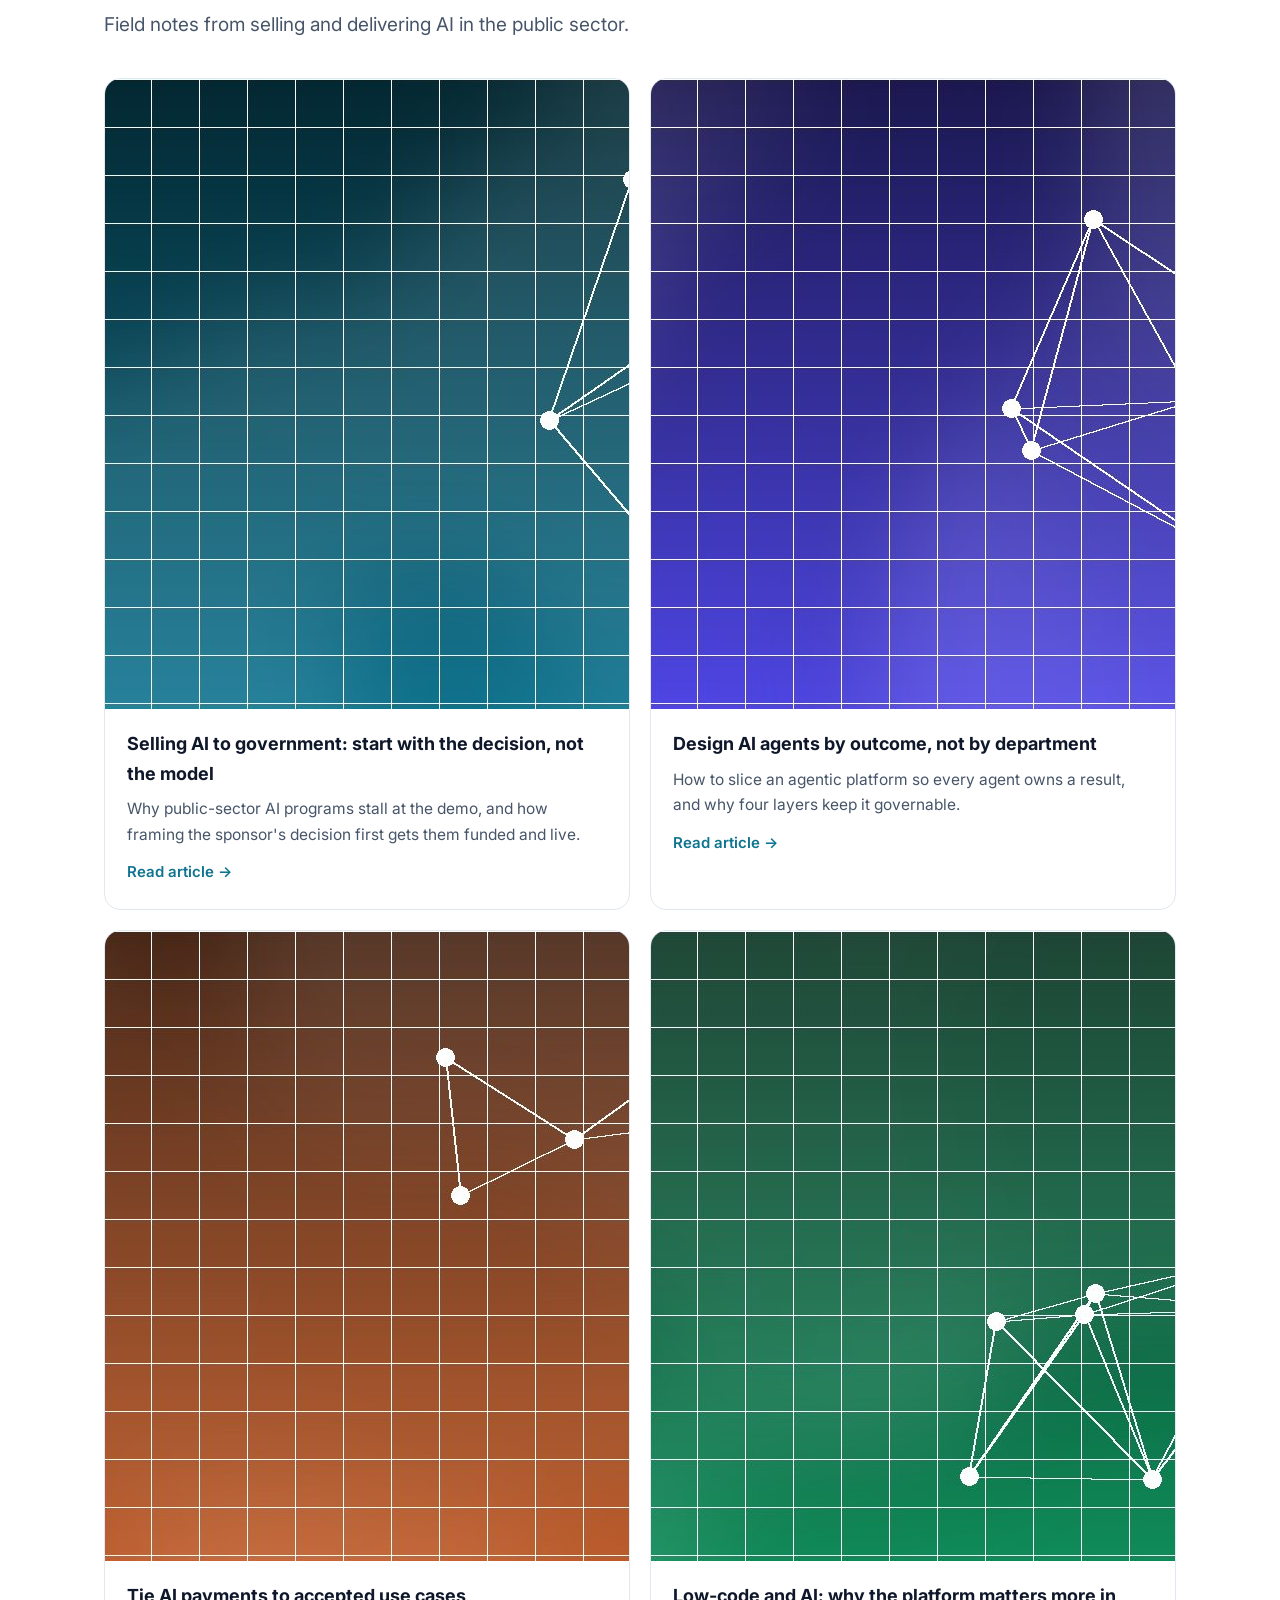
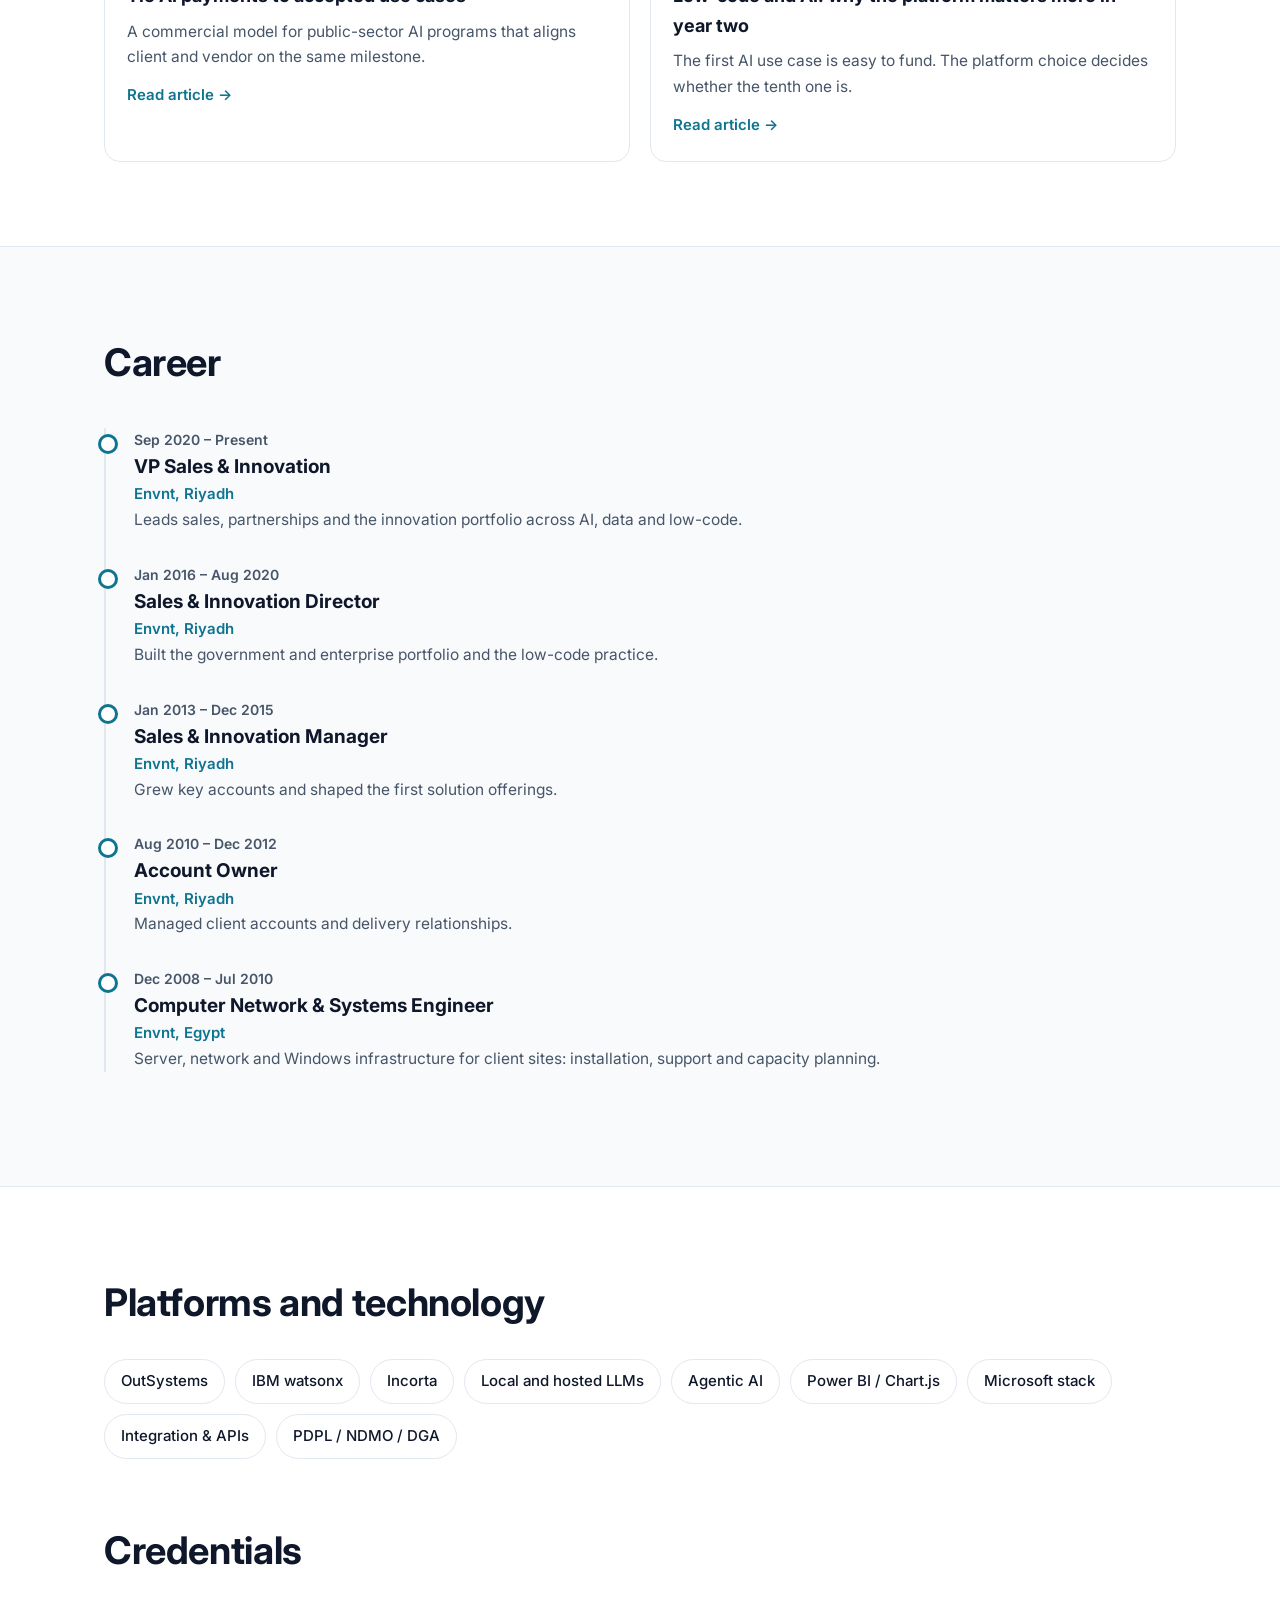
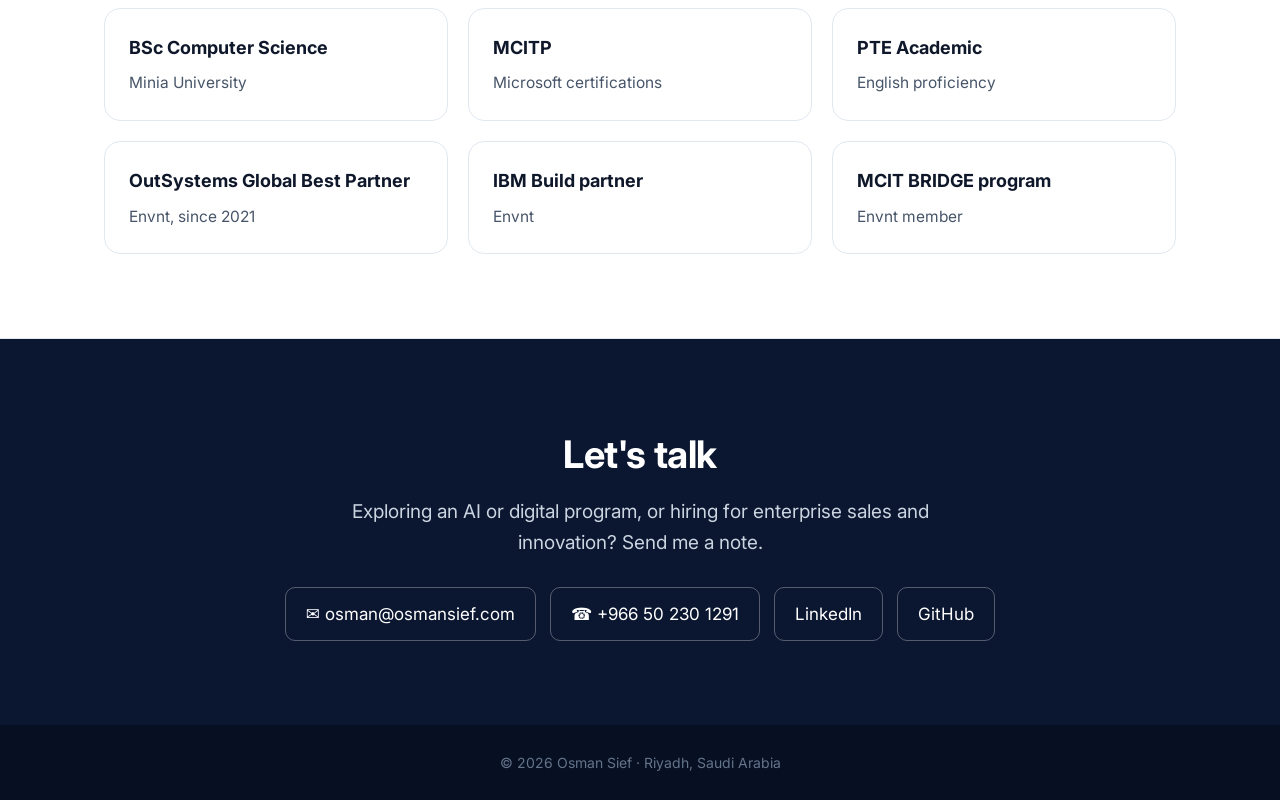
==== commit 22e89c2a: "Add files via upload" ====
--- a/index.html
+++ b/index.html
@@ -4,15 +4,15 @@
 <meta charset="utf-8"><meta name="viewport" content="width=device-width,initial-scale=1">
 <title>Osman Sief | VP Sales &amp; Innovation, Enterprise AI and Digital Transformation, Riyadh</title>
 <meta name="description" content="Osman Sief helps Saudi government and enterprise leaders turn digital and AI ambitions into signed, delivered programs. 16 years at Envnt, Riyadh.">
-<link rel="canonical" href="https://osmansief.github.io/">
-<link rel="alternate" hreflang="en" href="https://osmansief.github.io/">
-<link rel="alternate" hreflang="ar" href="https://osmansief.github.io/ar.html">
-<link rel="alternate" hreflang="x-default" href="https://osmansief.github.io/">
+<link rel="canonical" href="https://osmansief.com/">
+<link rel="alternate" hreflang="en" href="https://osmansief.com/">
+<link rel="alternate" hreflang="ar" href="https://osmansief.com/ar.html">
+<link rel="alternate" hreflang="x-default" href="https://osmansief.com/">
 <meta property="og:type" content="website"><meta property="og:title" content="Osman Sief | VP Sales &amp; Innovation, Enterprise AI and Digital Transformation, Riyadh"><meta property="og:description" content="Osman Sief helps Saudi government and enterprise leaders turn digital and AI ambitions into signed, delivered programs. 16 years at Envnt, Riyadh.">
-<meta property="og:url" content="https://osmansief.github.io/"><meta property="og:image" content="https://osmansief.github.io/og-home.jpg"><meta property="og:locale" content="en_US">
-<meta name="twitter:card" content="summary_large_image"><meta name="twitter:title" content="Osman Sief | VP Sales &amp; Innovation, Enterprise AI and Digital Transformation, Riyadh"><meta name="twitter:description" content="Osman Sief helps Saudi government and enterprise leaders turn digital and AI ambitions into signed, delivered programs. 16 years at Envnt, Riyadh."><meta name="twitter:image" content="https://osmansief.github.io/og-home.jpg">
+<meta property="og:url" content="https://osmansief.com/"><meta property="og:image" content="https://osmansief.com/og-home.jpg"><meta property="og:locale" content="en_US">
+<meta name="twitter:card" content="summary_large_image"><meta name="twitter:title" content="Osman Sief | VP Sales &amp; Innovation, Enterprise AI and Digital Transformation, Riyadh"><meta name="twitter:description" content="Osman Sief helps Saudi government and enterprise leaders turn digital and AI ambitions into signed, delivered programs. 16 years at Envnt, Riyadh."><meta name="twitter:image" content="https://osmansief.com/og-home.jpg">
 <link rel="preconnect" href="https://fonts.googleapis.com"><link rel="preconnect" href="https://fonts.gstatic.com" crossorigin><link href="https://fonts.googleapis.com/css2?family=Inter:wght@400;500;600;700;800&family=IBM+Plex+Sans+Arabic:wght@400;500;600;700&display=swap" rel="stylesheet"><link rel="stylesheet" href="style.css">
-<script type="application/ld+json">{"@context": "https://schema.org", "@graph": [{"@type": "Person", "@id": "https://osmansief.github.io/#person", "name": "Osman Sief", "alternateName": "عثمان سيف", "jobTitle": "VP Sales & Innovation", "url": "https://osmansief.github.io/", "image": "https://osmansief.github.io/img/photo.jpg", "worksFor": {"@id": "https://osmansief.github.io/#envnt"}, "address": {"@type": "PostalAddress", "addressLocality": "Riyadh", "addressCountry": "SA"}, "alumniOf": {"@type": "CollegeOrUniversity", "name": "Minia University"}, "knowsLanguage": ["en", "ar"], "knowsAbout": ["Enterprise AI", "Agentic AI", "Digital transformation", "Low-code", "OutSystems", "Enterprise sales", "Government technology"], "sameAs": ["https://www.linkedin.com/in/osman-sief-aa2a98130/", "https://github.com/osmansief"]}, {"@type": "Organization", "@id": "https://osmansief.github.io/#envnt", "name": "Envnt", "address": {"@type": "PostalAddress", "addressLocality": "Riyadh", "addressCountry": "SA"}}, {"@type": "WebSite", "url": "https://osmansief.github.io/", "name": "Osman Sief", "inLanguage": ["en", "ar"]}]}</script>
+<script type="application/ld+json">{"@context": "https://schema.org", "@graph": [{"@type": "Person", "@id": "https://osmansief.com/#person", "name": "Osman Sief", "alternateName": "عثمان سيف", "jobTitle": "VP Sales & Innovation", "url": "https://osmansief.com/", "image": "https://osmansief.com/img/photo.jpg", "worksFor": {"@id": "https://osmansief.com/#envnt"}, "address": {"@type": "PostalAddress", "addressLocality": "Riyadh", "addressCountry": "SA"}, "alumniOf": {"@type": "CollegeOrUniversity", "name": "Minia University"}, "knowsLanguage": ["en", "ar"], "knowsAbout": ["Enterprise AI", "Agentic AI", "Digital transformation", "Low-code", "OutSystems", "Enterprise sales", "Government technology"], "sameAs": ["https://www.linkedin.com/in/osman-sief-aa2a98130/", "https://github.com/osmansief"]}, {"@type": "Organization", "@id": "https://osmansief.com/#envnt", "name": "Envnt", "address": {"@type": "PostalAddress", "addressLocality": "Riyadh", "addressCountry": "SA"}}, {"@type": "WebSite", "url": "https://osmansief.com/", "name": "Osman Sief", "inLanguage": ["en", "ar"]}]}</script>
 </head>
 <body>
 <header class="top"><div class="wrap"><a class="brand" href="./">Osman Sief<span>.</span></a>
@@ -31,5 +31,5 @@
 <section id="articles" class="alt"><div class="wrap"><h2 class="sec">Articles</h2><p class="lead">Field notes from selling and delivering AI in the public sector.</p><div class="grid g2"><div class="card art"><a href="start-with-the-decision.html"><img src="img/cover-start-with-the-decision.jpg" alt="" loading="lazy" width="1200" height="630"></a><div class="b"><h3><a href="start-with-the-decision.html" style="color:inherit">Selling AI to government: start with the decision, not the model</a></h3><p>Why public-sector AI programs stall at the demo, and how framing the sponsor&#x27;s decision first gets them funded and live.</p><p style="margin-top:12px"><a class="more" href="start-with-the-decision.html">Read article →</a></p></div></div><div class="card art"><a href="agents-by-outcome.html"><img src="img/cover-agents-by-outcome.jpg" alt="" loading="lazy" width="1200" height="630"></a><div class="b"><h3><a href="agents-by-outcome.html" style="color:inherit">Design AI agents by outcome, not by department</a></h3><p>How to slice an agentic platform so every agent owns a result, and why four layers keep it governable.</p><p style="margin-top:12px"><a class="more" href="agents-by-outcome.html">Read article →</a></p></div></div><div class="card art"><a href="pay-for-accepted-use-cases.html"><img src="img/cover-pay-for-accepted-use-cases.jpg" alt="" loading="lazy" width="1200" height="630"></a><div class="b"><h3><a href="pay-for-accepted-use-cases.html" style="color:inherit">Tie AI payments to accepted use cases</a></h3><p>A commercial model for public-sector AI programs that aligns client and vendor on the same milestone.</p><p style="margin-top:12px"><a class="more" href="pay-for-accepted-use-cases.html">Read article →</a></p></div></div><div class="card art"><a href="low-code-year-two.html"><img src="img/cover-low-code-year-two.jpg" alt="" loading="lazy" width="1200" height="630"></a><div class="b"><h3><a href="low-code-year-two.html" style="color:inherit">Low-code and AI: why the platform matters more in year two</a></h3><p>The first AI use case is easy to fund. The platform choice decides whether the tenth one is.</p><p style="margin-top:12px"><a class="more" href="low-code-year-two.html">Read article →</a></p></div></div></div></div></section>
 <section id="career"><div class="wrap"><h2 class="sec">Career</h2><div class="tl" style="margin-top:34px"><div class="it"><div class="when">Sep 2020 – Present</div><h3>VP Sales &amp; Innovation</h3><div class="org">Envnt, Riyadh</div><p>Leads sales, partnerships and the innovation portfolio across AI, data and low-code.</p></div><div class="it"><div class="when">Jan 2016 – Aug 2020</div><h3>Sales &amp; Innovation Director</h3><div class="org">Envnt, Riyadh</div><p>Built the government and enterprise portfolio and the low-code practice.</p></div><div class="it"><div class="when">Jan 2013 – Dec 2015</div><h3>Sales &amp; Innovation Manager</h3><div class="org">Envnt, Riyadh</div><p>Grew key accounts and shaped the first solution offerings.</p></div><div class="it"><div class="when">Aug 2010 – Dec 2012</div><h3>Account Owner</h3><div class="org">Envnt, Riyadh</div><p>Managed client accounts and delivery relationships.</p></div><div class="it"><div class="when">Dec 2008 – Jul 2010</div><h3>Computer Network &amp; Systems Engineer</h3><div class="org">Envnt, Egypt</div><p>Server, network and Windows infrastructure for client sites: installation, support and capacity planning.</p></div></div></div></section>
 <section class="alt"><div class="wrap"><h2 class="sec">Platforms and technology</h2><div class="chips" style="margin:26px 0 60px"><span class="chip">OutSystems</span><span class="chip">IBM watsonx</span><span class="chip">Incorta</span><span class="chip">Local and hosted LLMs</span><span class="chip">Agentic AI</span><span class="chip">Power BI / Chart.js</span><span class="chip">Microsoft stack</span><span class="chip">Integration &amp; APIs</span><span class="chip">PDPL / NDMO / DGA</span></div><h2 class="sec">Credentials</h2><div class="grid g3" style="margin-top:26px"><div class="card"><h3>BSc Computer Science</h3><p>Minia University</p></div><div class="card"><h3>MCITP</h3><p>Microsoft certifications</p></div><div class="card"><h3>PTE Academic</h3><p>English proficiency</p></div><div class="card"><h3>OutSystems Global Best Partner</h3><p>Envnt, since 2021</p></div><div class="card"><h3>IBM Build partner</h3><p>Envnt</p></div><div class="card"><h3>MCIT BRIDGE program</h3><p>Envnt member</p></div></div></div></section>
-<section id="contact" class="contact"><div class="wrap"><h2 class="sec">Let&#x27;s talk</h2><p>Exploring an AI or digital program, or hiring for enterprise sales and innovation? Send me a note.</p><div class="clist"><a href="mailto:osman.sief@gmail.com">✉ osman.sief@gmail.com</a><a href="tel:+966502301291" dir="ltr">☎ +966 50 230 1291</a><a href="https://www.linkedin.com/in/osman-sief-aa2a98130/" rel="me">LinkedIn</a><a href="https://github.com/osmansief" rel="me">GitHub</a></div></div></section>
+<section id="contact" class="contact"><div class="wrap"><h2 class="sec">Let&#x27;s talk</h2><p>Exploring an AI or digital program, or hiring for enterprise sales and innovation? Send me a note.</p><div class="clist"><a href="mailto:osman@osmansief.com">✉ osman@osmansief.com</a><a href="tel:+966502301291" dir="ltr">☎ +966 50 230 1291</a><a href="https://www.linkedin.com/in/osman-sief-aa2a98130/" rel="me">LinkedIn</a><a href="https://github.com/osmansief" rel="me">GitHub</a></div></div></section>
 <footer>© 2026 Osman Sief · Riyadh, Saudi Arabia</footer></body></html>
